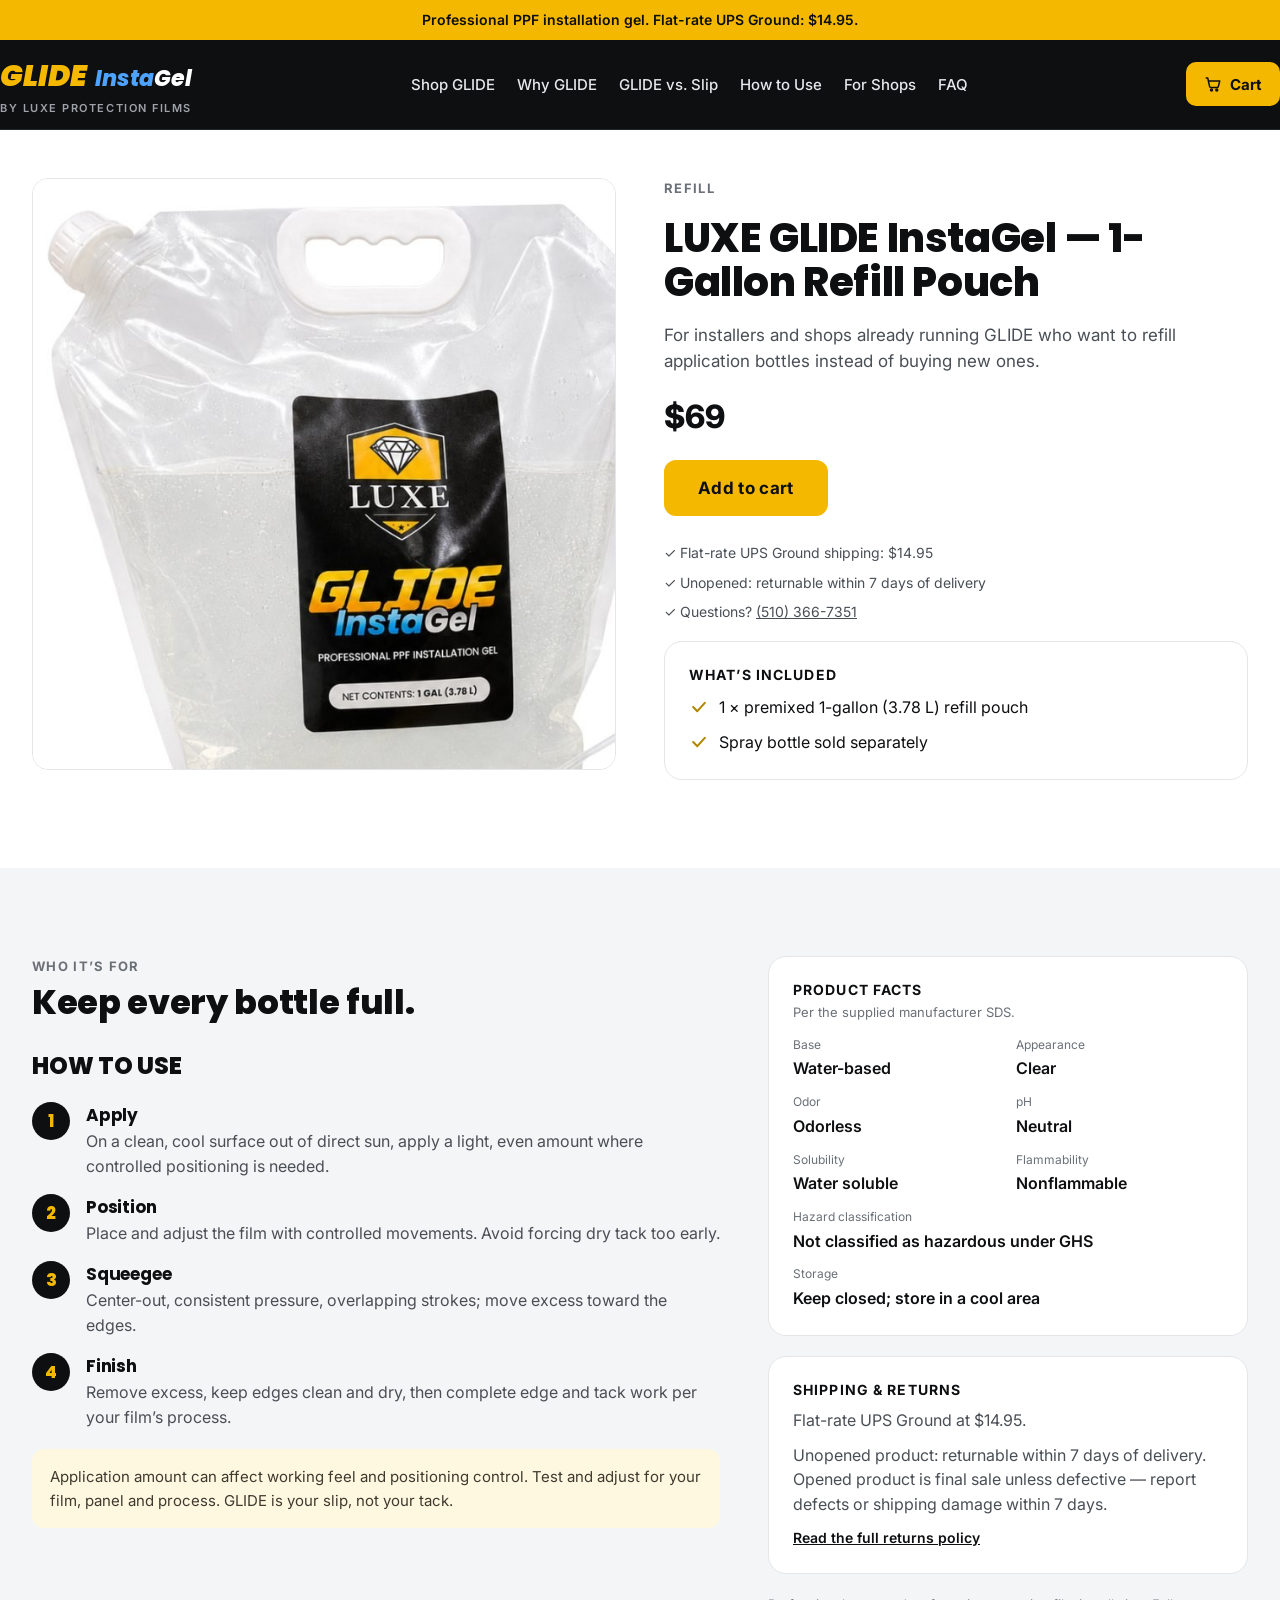
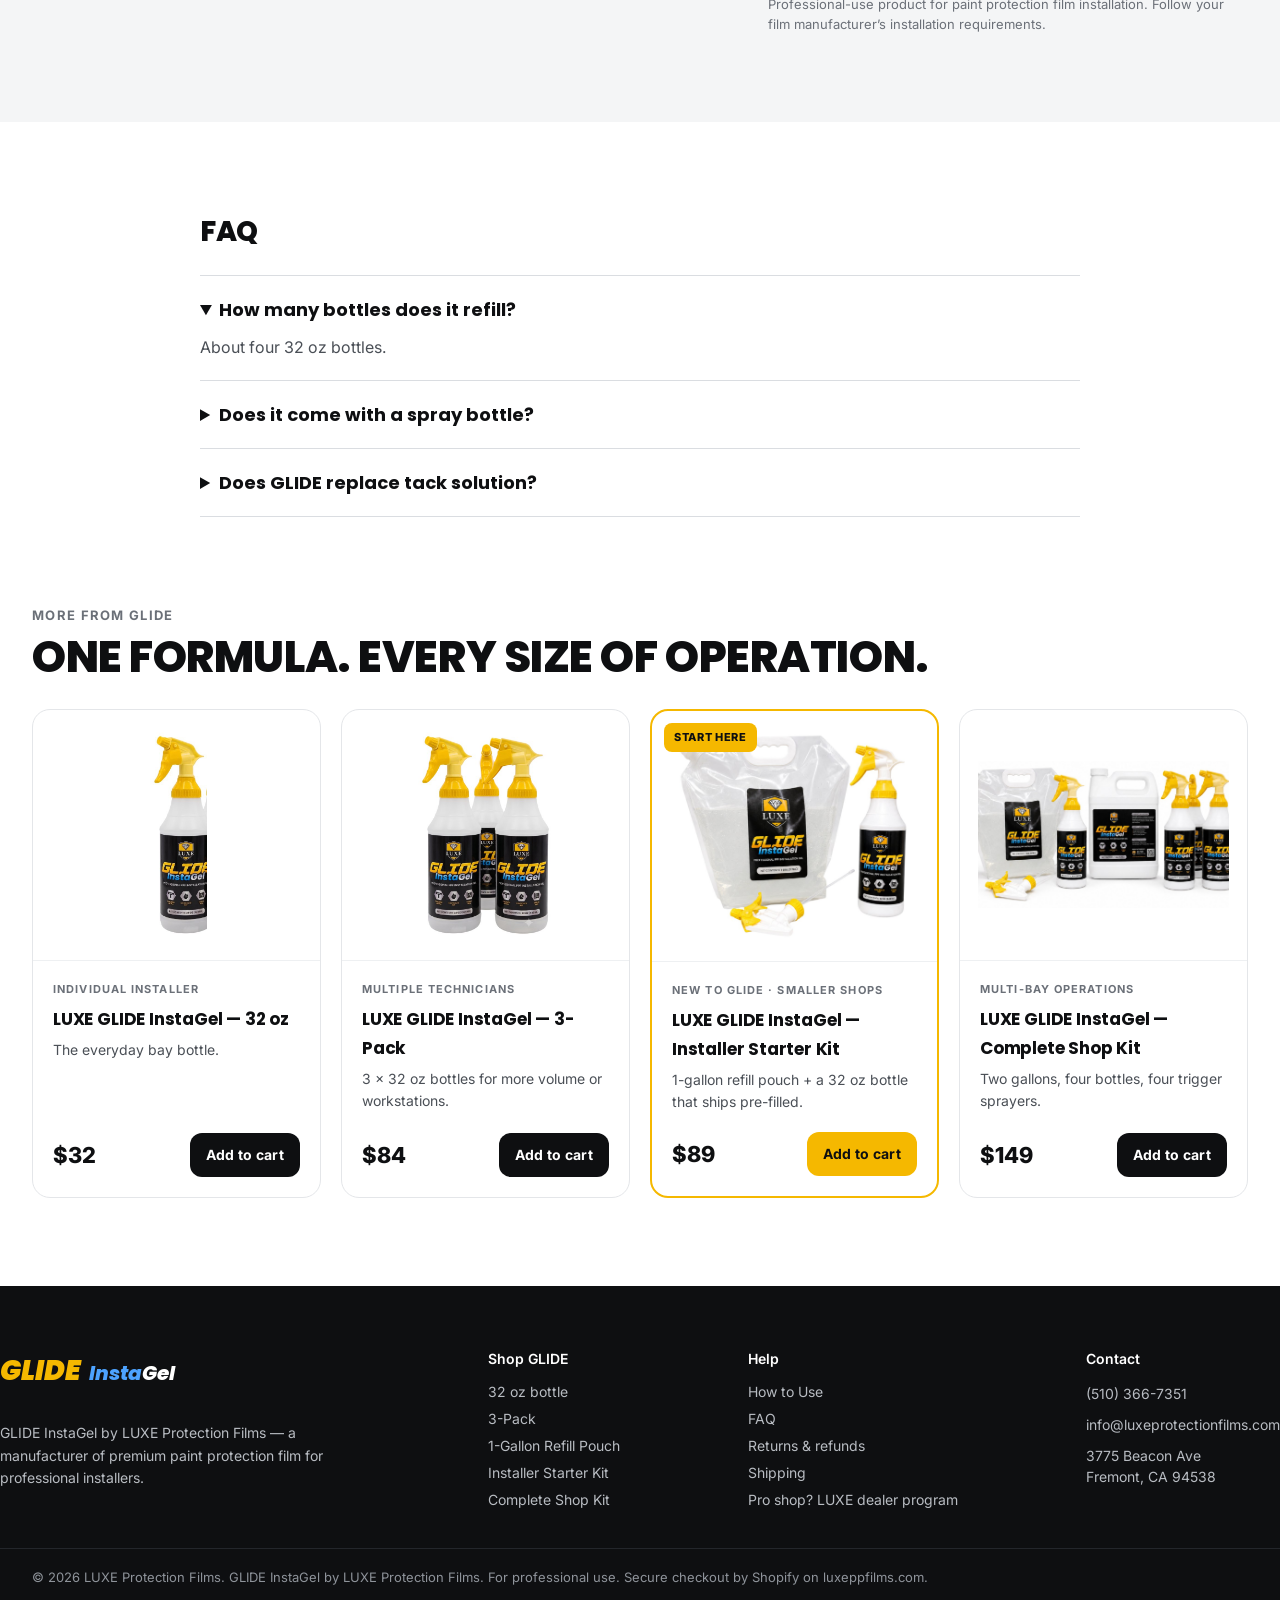
==== products/1-gallon-refill/index.html @ 51972279 "GLIDE InstaGel standalone retail site v1" ====
<!DOCTYPE html>
<html lang="en">
<head>
<meta charset="utf-8">
<meta name="viewport" content="width=device-width, initial-scale=1">
<title>LUXE GLIDE InstaGel — 1-Gallon Refill Pouch | GLIDE InstaGel</title>
<meta name="description" content="1-gallon refill pouch of premixed PPF installation gel — about four 32 oz refills per pouch. $69.">
<link rel="canonical" href="https://glideinstagel.com/products/1-gallon-refill/">
<meta property="og:type" content="website">
<meta property="og:title" content="LUXE GLIDE InstaGel — 1-Gallon Refill Pouch | GLIDE InstaGel">
<meta property="og:description" content="1-gallon refill pouch of premixed PPF installation gel — about four 32 oz refills per pouch. $69.">
<meta property="og:url" content="https://glideinstagel.com/products/1-gallon-refill/">
<meta property="og:image" content="https://glideinstagel.com/img/pouch.jpg">
<meta property="og:site_name" content="GLIDE InstaGel by LUXE Protection Films">
<meta name="twitter:card" content="summary_large_image">
<link rel="icon" type="image/png" href="/img/logo-black.png">
<link rel="preconnect" href="https://fonts.googleapis.com"><link rel="preconnect" href="https://fonts.gstatic.com" crossorigin>
<link href="https://fonts.googleapis.com/css2?family=Inter:wght@400;600;700&family=Poppins:wght@600;700;800&display=swap" rel="stylesheet">
<link rel="stylesheet" href="/styles.css">
</head>
<body>
<div class="glide-announce">Professional PPF installation gel. Flat-rate UPS Ground: $14.95.</div>
<header class="glide-header">
  <div class="g-wrap">
    <a class="glide-logo" href="/" aria-label="GLIDE InstaGel by LUXE Protection Films — home">
      <span class="glide-logo__mark"><span class="glide-logo__glide">GLIDE</span><span class="glide-logo__insta">Insta<span>Gel</span></span></span>
      <span class="glide-logo__by">by LUXE Protection Films</span>
    </a>
    <nav class="glide-nav" aria-label="GLIDE">
      <a href="/#shop">Shop GLIDE</a>
      <a href="/#why">Why GLIDE</a>
      <a href="/#compare">GLIDE vs. Slip</a>
      <a href="/#how">How to Use</a>
      <a href="/#shops">For Shops</a>
      <a href="/#faq">FAQ</a>
    </nav>
    <div class="glide-header__actions">
      <a class="glide-header__cart" href="https://www.luxeppfilms.com/cart">
        <svg aria-hidden="true" width="18" height="18" viewBox="0 0 24 24" fill="none" stroke="#0E0F11" stroke-width="2" stroke-linecap="round" stroke-linejoin="round"><path d="M3 4h2l2.4 11.2a2 2 0 0 0 2 1.6h7.7a2 2 0 0 0 2-1.5L21 8H6"></path><circle cx="10" cy="20" r="1.3"></circle><circle cx="17" cy="20" r="1.3"></circle></svg>
        Cart
      </a>
    </div>
  </div>
</header>
<div class="glide">
  <section class="g-section" style="padding-top:48px">
    <div class="g-wrap" style="display:flex;flex-wrap:wrap;gap:48px;align-items:flex-start">
      <div style="flex:1 1 420px;min-width:0"><img src="/img/pouch.jpg" alt="LUXE GLIDE InstaGel — 1-Gallon Refill Pouch" style="width:100%;border-radius:16px;border:1px solid #E4E6E9" fetchpriority="high"></div>
      <div style="flex:1 1 420px;min-width:0;display:flex;flex-direction:column;gap:18px">
        <p class="g-eyebrow" style="margin:0">Refill</p>
        <h1 style="font-family:Poppins,sans-serif;font-size:clamp(28px,3.4vw,40px);font-weight:800;line-height:1.1;margin:0">LUXE GLIDE InstaGel — 1-Gallon Refill Pouch</h1>
        <p style="color:#4A4F56;font-size:17px">For installers and shops already running GLIDE who want to refill application bottles instead of buying new ones.</p>
        <span class="g-price" style="font-size:32px">$69</span>
        <div><a class="g-btn g-btn--yellow" href="https://www.luxeppfilms.com/cart/add?id=52157148299552&quantity=1&return_to=%2Fcart" rel="nofollow" style="min-height:56px;padding:0 34px;font-size:17px">Add to cart</a></div>
        <ul style="list-style:none;margin:8px 0 0;padding:0;display:flex;flex-direction:column;gap:8px;font-size:14px;color:#4A4F56">
          <li>✓ Flat-rate UPS Ground shipping: $14.95</li>
          <li>✓ Unopened: returnable within 7 days of delivery</li>
          <li>✓ Questions? <a href="tel:+15103667351">(510) 366-7351</a></li>
        </ul>
        <div class="g-box">
          <h2>What&rsquo;s included</h2>
          <ul class="g-incl"><li><svg aria-hidden="true" width="20" height="20" viewBox="0 0 24 24" fill="none" stroke="#B38600" stroke-width="2.5" stroke-linecap="round" stroke-linejoin="round" style="flex:0 0 20px;margin-top:2px"><path d="M5 12l5 5 9-10"/></svg><span>1 × premixed 1-gallon (3.78 L) refill pouch</span></li>
<li><svg aria-hidden="true" width="20" height="20" viewBox="0 0 24 24" fill="none" stroke="#B38600" stroke-width="2.5" stroke-linecap="round" stroke-linejoin="round" style="flex:0 0 20px;margin-top:2px"><path d="M5 12l5 5 9-10"/></svg><span>Spray bottle sold separately</span></li></ul>
        </div>
      </div>
    </div>
  </section>

  <section class="g-soft g-section">
    <div class="g-wrap" style="display:flex;flex-wrap:wrap;gap:48px;align-items:flex-start">
      <div style="flex:1.3 1 480px;min-width:0">
        <p class="g-eyebrow">Who it&rsquo;s for</p>
        <h2 style="font-size:clamp(26px,3vw,34px);font-weight:800;line-height:1.1;margin-bottom:26px">Keep every bottle full.</h2>
        <h2 style="font-size:24px;font-weight:800;text-transform:uppercase;margin-bottom:18px">How to use</h2>
        <ol style="list-style:none;margin:0;padding:0;display:flex;flex-direction:column;gap:16px">
          <li style="display:flex;gap:16px;align-items:flex-start"><span class="g-num" style="width:38px;height:38px;flex-basis:38px">1</span><div><h3 style="font-size:17px">Apply</h3><p style="color:#4A4F56">On a clean, cool surface out of direct sun, apply a light, even amount where controlled positioning is needed.</p></div></li>
          <li style="display:flex;gap:16px;align-items:flex-start"><span class="g-num" style="width:38px;height:38px;flex-basis:38px">2</span><div><h3 style="font-size:17px">Position</h3><p style="color:#4A4F56">Place and adjust the film with controlled movements. Avoid forcing dry tack too early.</p></div></li>
          <li style="display:flex;gap:16px;align-items:flex-start"><span class="g-num" style="width:38px;height:38px;flex-basis:38px">3</span><div><h3 style="font-size:17px">Squeegee</h3><p style="color:#4A4F56">Center-out, consistent pressure, overlapping strokes; move excess toward the edges.</p></div></li>
          <li style="display:flex;gap:16px;align-items:flex-start"><span class="g-num" style="width:38px;height:38px;flex-basis:38px">4</span><div><h3 style="font-size:17px">Finish</h3><p style="color:#4A4F56">Remove excess, keep edges clean and dry, then complete edge and tack work per your film&rsquo;s process.</p></div></li>
        </ol>
        <p class="g-note g-note--y" style="margin-top:20px">Application amount can affect working feel and positioning control. Test and adjust for your film, panel and process. GLIDE is your slip, not your tack.</p>
      </div>
      <div style="flex:1 1 320px;min-width:0;display:flex;flex-direction:column;gap:20px">
        <div class="g-box">
          <h2 style="margin-bottom:4px">Product facts</h2>
          <p style="font-size:13px;color:#6B7078;margin-bottom:14px">Per the supplied manufacturer SDS.</p>
          <dl class="g-dl">
            <div><dt>Base</dt><dd>Water-based</dd></div>
            <div><dt>Appearance</dt><dd>Clear</dd></div>
            <div><dt>Odor</dt><dd>Odorless</dd></div>
            <div><dt>pH</dt><dd>Neutral</dd></div>
            <div><dt>Solubility</dt><dd>Water soluble</dd></div>
            <div><dt>Flammability</dt><dd>Nonflammable</dd></div>
            <div class="g-span2"><dt>Hazard classification</dt><dd>Not classified as hazardous under GHS</dd></div>
            <div class="g-span2"><dt>Storage</dt><dd>Keep closed; store in a cool area</dd></div>
          </dl>
        </div>
        <div class="g-box" style="display:flex;flex-direction:column;gap:10px">
          <h2 style="margin:0">Shipping &amp; returns</h2>
          <p style="color:#4A4F56">Flat-rate UPS Ground at $14.95.</p>
          <p style="color:#4A4F56">Unopened product: returnable within 7 days of delivery. Opened product is final sale unless defective — report defects or shipping damage within 7 days.</p>
          <a href="https://www.luxeppfilms.com/policies/refund-policy" style="font-weight:600;font-size:14px">Read the full returns policy</a>
        </div>
        <p style="font-size:13px;color:#6B7078">Professional-use product for paint protection film installation. Follow your film manufacturer&rsquo;s installation requirements.</p>
      </div>
    </div>
  </section>

  <section class="g-section" style="padding-bottom:0">
    <div class="g-wrap"><div class="g-faq">
      <h2 style="font-size:28px;font-weight:800;text-transform:uppercase;margin-bottom:22px">FAQ</h2>
      <div style="border-top:1px solid #DADDE1"><details open><summary>How many bottles does it refill?</summary><p>About four 32 oz bottles.</p></details>
<details><summary>Does it come with a spray bottle?</summary><p>No. Pair it with the 32 oz bottle, or get both together in the Installer Starter Kit.</p></details>
<details><summary>Does GLIDE replace tack solution?</summary><p>No. Tack requirements depend on the film, the panel and your workflow. Keep using your preferred tack solution where you need it.</p></details></div>
    </div></div>
  </section>

  <section class="g-section">
    <div class="g-wrap">
      <p class="g-eyebrow">More from GLIDE</p>
      <h2 class="g-h2" style="margin-bottom:28px">One formula. Every size of operation.</h2>
      <div class="g-products"><article class="g-prod">
      
      <a class="g-prod__img" href="/products/32-oz/" tabindex="-1" aria-hidden="true"><img src="/img/single.jpg" alt="" loading="lazy"></a>
      <div class="g-prod__body">
        <p class="g-prod__for">Individual installer</p>
        <h3><a class="g-prod__name" href="/products/32-oz/">LUXE GLIDE InstaGel — 32 oz</a></h3>
        <p class="g-prod__desc">The everyday bay bottle.</p>
        <div class="g-prod__buy">
          <span class="g-price">$32</span>
          <a class="g-btn g-btn--sm g-btn--dark" href="https://www.luxeppfilms.com/cart/add?id=51514864402720&quantity=1&return_to=%2Fcart" rel="nofollow">Add to cart</a>
        </div>
      </div>
    </article>
<article class="g-prod">
      
      <a class="g-prod__img" href="/products/3-pack/" tabindex="-1" aria-hidden="true"><img src="/img/trio.jpg" alt="" loading="lazy"></a>
      <div class="g-prod__body">
        <p class="g-prod__for">Multiple technicians</p>
        <h3><a class="g-prod__name" href="/products/3-pack/">LUXE GLIDE InstaGel — 3-Pack</a></h3>
        <p class="g-prod__desc">3 × 32 oz bottles for more volume or workstations.</p>
        <div class="g-prod__buy">
          <span class="g-price">$84</span>
          <a class="g-btn g-btn--sm g-btn--dark" href="https://www.luxeppfilms.com/cart/add?id=52157142073632&quantity=1&return_to=%2Fcart" rel="nofollow">Add to cart</a>
        </div>
      </div>
    </article>
<article class="g-prod g-prod--hl">
      <span class="g-prod__tag">START HERE</span>
      <a class="g-prod__img" href="/products/installer-starter-kit/" tabindex="-1" aria-hidden="true"><img src="/img/refill1.jpg" alt="" loading="lazy"></a>
      <div class="g-prod__body">
        <p class="g-prod__for">New to GLIDE · smaller shops</p>
        <h3><a class="g-prod__name" href="/products/installer-starter-kit/">LUXE GLIDE InstaGel — Installer Starter Kit</a></h3>
        <p class="g-prod__desc">1-gallon refill pouch + a 32 oz bottle that ships pre-filled.</p>
        <div class="g-prod__buy">
          <span class="g-price">$89</span>
          <a class="g-btn g-btn--sm g-btn--yellow" href="https://www.luxeppfilms.com/cart/add?id=52157162651936&quantity=1&return_to=%2Fcart" rel="nofollow">Add to cart</a>
        </div>
      </div>
    </article>
<article class="g-prod">
      
      <a class="g-prod__img" href="/products/complete-shop-kit/" tabindex="-1" aria-hidden="true"><img src="/img/collection.jpg" alt="" loading="lazy"></a>
      <div class="g-prod__body">
        <p class="g-prod__for">Multi-bay operations</p>
        <h3><a class="g-prod__name" href="/products/complete-shop-kit/">LUXE GLIDE InstaGel — Complete Shop Kit</a></h3>
        <p class="g-prod__desc">Two gallons, four bottles, four trigger sprayers.</p>
        <div class="g-prod__buy">
          <span class="g-price">$149</span>
          <a class="g-btn g-btn--sm g-btn--dark" href="https://www.luxeppfilms.com/cart/add?id=52157170811168&quantity=1&return_to=%2Fcart" rel="nofollow">Add to cart</a>
        </div>
      </div>
    </article></div>
    </div>
  </section>
</div>
<script type="application/ld+json">{"@context": "https://schema.org", "@type": "Product", "name": "LUXE GLIDE InstaGel \u2014 1-Gallon Refill Pouch", "image": "https://glideinstagel.com/img/pouch.jpg", "description": "1-gallon refill pouch of premixed PPF installation gel \u2014 about four 32 oz refills per pouch. $69.", "brand": {"@type": "Brand", "name": "LUXE Protection Films"}, "offers": {"@type": "Offer", "url": "https://glideinstagel.com/products/1-gallon-refill/", "priceCurrency": "USD", "price": "69", "availability": "https://schema.org/InStock"}}</script>
<script type="application/ld+json">{"@context": "https://schema.org", "@type": "FAQPage", "mainEntity": [{"@type": "Question", "name": "How many bottles does it refill?", "acceptedAnswer": {"@type": "Answer", "text": "About four 32 oz bottles."}}, {"@type": "Question", "name": "Does it come with a spray bottle?", "acceptedAnswer": {"@type": "Answer", "text": "No. Pair it with the 32 oz bottle, or get both together in the Installer Starter Kit."}}, {"@type": "Question", "name": "Does GLIDE replace tack solution?", "acceptedAnswer": {"@type": "Answer", "text": "No. Tack requirements depend on the film, the panel and your workflow. Keep using your preferred tack solution where you need it."}}]}</script>

<footer class="glide-footer">
  <div class="g-wrap">
    <div class="glide-footer__brand">
      <span class="glide-logo__mark"><span class="glide-logo__glide" style="font-size:28px">GLIDE</span><span class="glide-logo__insta" style="font-size:20px">Insta<span>Gel</span></span></span>
      <p>GLIDE InstaGel by LUXE Protection Films — a manufacturer of premium paint protection film for professional installers.</p>
    </div>
    <nav class="glide-footer__col" aria-label="Shop GLIDE">
      <h3>Shop GLIDE</h3>
      <a href="/products/32-oz/">32 oz bottle</a><a href="/products/3-pack/">3-Pack</a><a href="/products/1-gallon-refill/">1-Gallon Refill Pouch</a><a href="/products/installer-starter-kit/">Installer Starter Kit</a><a href="/products/complete-shop-kit/">Complete Shop Kit</a>
    </nav>
    <nav class="glide-footer__col" aria-label="Help">
      <h3>Help</h3>
      <a href="/#how">How to Use</a>
      <a href="/#faq">FAQ</a>
      <a href="https://www.luxeppfilms.com/policies/refund-policy">Returns &amp; refunds</a>
      <a href="https://www.luxeppfilms.com/policies/shipping-policy">Shipping</a>
      <a href="https://www.luxeppfilms.com/pages/become-a-dealer">Pro shop? LUXE dealer program</a>
    </nav>
    <div class="glide-footer__col" style="line-height:1.5">
      <h3>Contact</h3>
      <a href="tel:+15103667351">(510) 366-7351</a>
      <a href="mailto:info@luxeprotectionfilms.com">info@luxeprotectionfilms.com</a>
      <span>3775 Beacon Ave<br>Fremont, CA 94538</span>
    </div>
  </div>
  <div class="glide-footer__base">© 2026 LUXE Protection Films. GLIDE InstaGel by LUXE Protection Films. For professional use. Secure checkout by Shopify on luxeppfilms.com.</div>
</footer>
</body>
</html>
---- styles.css ----
*{box-sizing:border-box}html{scroll-behavior:smooth}body{margin:0;font-family:Inter,system-ui,sans-serif}
img{max-width:100%;height:auto;display:block}a{color:inherit}
.g-prod__img img,.g-kit__img img{width:100%}
/* GLIDE InstaGel by LUXE Protection Films — scoped styles */
/* On GLIDE templates, hide the LUXE header, footer and popups */
.template-page-glide-home .shopify-section-group-header-group,.template-page-glide-home .shopify-section-group-footer-group,.template-page-glide-home .shopify-section-group-popup-group,
.template-product-glide .shopify-section-group-header-group,.template-product-glide .shopify-section-group-footer-group,.template-product-glide .shopify-section-group-popup-group{display:none!important}
.template-page-glide-home main#MainContent,.template-product-glide main#MainContent{background:#fff}
.glide{--g-ink:#0E0F11;--g-yellow:#F5B800;--g-blue:#4DA3FF;--g-grey:#4A4F56;--g-muted:#6B7078;--g-line:#E4E6E9;--g-soft:#F4F5F6;font-family:Inter,system-ui,sans-serif;color:var(--g-ink);font-size:16px;line-height:1.55;letter-spacing:normal}
.glide *,.glide *::before,.glide *::after{box-sizing:border-box}
.glide h1,.glide h2,.glide h3{font-family:Poppins,sans-serif;color:inherit;margin:0;letter-spacing:-.01em}
.glide p{margin:0}
.glide a{color:inherit}
.glide .g-wrap{max-width:1280px;margin:0 auto;padding-left:32px;padding-right:32px}
@media (max-width:749px){.glide .g-wrap{padding-left:20px;padding-right:20px}}
.glide .g-dark{background:var(--g-ink);color:#fff}
.glide .g-soft{background:var(--g-soft)}
.glide .g-eyebrow{font-size:13px;font-weight:700;letter-spacing:.1em;text-transform:uppercase;color:var(--g-muted);margin-bottom:8px}
.glide .g-dark .g-eyebrow{color:#9EA3AA}
.glide .g-h2{font-size:clamp(30px,4vw,44px);font-weight:800;line-height:1.08;text-transform:uppercase}
.glide .g-yellow{color:var(--g-yellow)}
.glide .g-btn{display:inline-flex;align-items:center;justify-content:center;gap:8px;min-height:52px;padding:0 26px;border-radius:12px;font-weight:700;font-size:16px;letter-spacing:.02em;text-decoration:none;border:0;cursor:pointer;font-family:Inter,sans-serif}
.glide .g-btn--yellow{background:var(--g-yellow);color:var(--g-ink)}
.glide .g-btn--dark{background:var(--g-ink);color:#fff}
.glide .g-btn--ghost{border:1.5px solid #4A4F56;color:#fff;background:transparent}
.glide .g-btn--sm{min-height:44px;padding:0 16px;font-size:14px}
.glide .g-btn:hover{filter:brightness(.95)}
/* Announcement + header */
.glide-announce{background:#F5B800;color:#0E0F11;text-align:center;padding:10px 20px;font:600 14px/1.4 Inter,sans-serif}
.glide-header{background:#0E0F11;border-bottom:1px solid #23262B;font-family:Inter,sans-serif}
.glide-header .g-wrap{display:flex;flex-wrap:wrap;align-items:center;justify-content:space-between;gap:14px;padding-top:14px;padding-bottom:14px}
.glide-logo{display:flex;flex-direction:column;gap:2px;text-decoration:none}
.glide-logo__mark{display:flex;align-items:baseline;gap:8px;line-height:1}
.glide-logo__glide{font:italic 900 30px Poppins,sans-serif;color:#F5B800}
.glide-logo__insta{font:italic 800 22px Poppins,sans-serif;color:#4DA3FF}
.glide-logo__insta span{color:#fff}
.glide-logo__by{font-size:11px;font-weight:600;letter-spacing:.14em;text-transform:uppercase;color:#9EA3AA}
.glide-nav{display:flex;flex-wrap:wrap;gap:6px 22px}
.glide-nav a{color:#E6E8EB;text-decoration:none;font-size:15px;font-weight:500}
.glide-nav a:hover{color:#F5B800}
.glide-header__actions{display:flex;gap:10px;align-items:center}
.glide-header__dealer{min-height:44px;padding:0 14px;border-radius:10px;border:1px solid #3A3E44;color:#E6E8EB;text-decoration:none;font-weight:600;font-size:14px;display:inline-flex;align-items:center}
.glide-header__cart{min-height:44px;padding:0 18px;border-radius:10px;background:#F5B800;color:#0E0F11;text-decoration:none;font-weight:700;font-size:15px;display:inline-flex;align-items:center;gap:8px}
@media (max-width:989px){.glide-nav{order:3;width:100%;overflow-x:auto;flex-wrap:nowrap;padding-bottom:4px}.glide-nav a{white-space:nowrap}}
/* Hero */
.glide .g-hero .g-wrap{display:flex;flex-wrap:wrap;gap:56px;align-items:center;padding-top:72px;padding-bottom:80px}
.glide .g-hero__copy{flex:1 1 460px;min-width:0;display:flex;flex-direction:column;gap:22px}
.glide .g-pill{align-self:flex-start;padding:8px 14px;border:1px solid #3A3E44;border-radius:999px;font-size:13px;font-weight:600;letter-spacing:.08em;text-transform:uppercase;color:#C9CDD2}
.glide .g-hero h1{font-size:clamp(46px,6.4vw,84px);font-weight:800;line-height:1;letter-spacing:-.02em;text-transform:uppercase}
.glide .g-hero__sub{font-size:19px;color:#C9CDD2;max-width:540px}
.glide .g-hero__ctas{display:flex;flex-wrap:wrap;gap:14px}
.glide .g-hero__dealer{color:#F5B800;font-weight:600;text-underline-offset:4px;align-self:flex-start}
.glide .g-ticks{list-style:none;margin:0;padding:0;display:flex;flex-wrap:wrap;gap:10px 24px;font-size:14px;color:#B8BCC2}
.glide .g-ticks li{display:flex;align-items:center;gap:8px}
.glide .g-hero__media{flex:1 1 420px;min-width:0;position:relative}
.glide .g-hero__media img{width:100%;height:600px;object-fit:cover;border-radius:20px;display:block}
@media (max-width:749px){.glide .g-hero__media img{height:420px}}
.glide .g-badge{position:absolute;left:18px;bottom:18px;background:rgba(14,15,17,.9);border:1px solid #33373D;border-radius:14px;padding:12px 16px;font-size:13px;color:#C9CDD2;line-height:1.35}
/* Cards & grids */
.glide .g-grid{display:grid;grid-template-columns:repeat(auto-fit,minmax(240px,1fr));gap:22px}
.glide .g-card{border:1px solid var(--g-line);border-radius:18px;padding:30px;display:flex;flex-direction:column;gap:12px;background:#fff}
.glide .g-card h3{font-size:21px;font-weight:700;text-transform:uppercase}
.glide .g-card p{color:var(--g-grey)}
.glide .g-icon{width:52px;height:52px;border-radius:14px;background:var(--g-ink);display:flex;align-items:center;justify-content:center}
.glide .g-section{padding-top:88px;padding-bottom:88px}
.glide .g-section--tight{padding-top:56px;padding-bottom:56px}
.glide .g-sechead{display:flex;flex-wrap:wrap;justify-content:space-between;align-items:flex-end;gap:16px;margin-bottom:34px}
.glide .g-sechead p.g-lead{max-width:420px;color:var(--g-grey)}
/* Product cards */
.glide .g-products{display:grid;grid-template-columns:repeat(auto-fit,minmax(220px,1fr));gap:20px}
.glide .g-prod{border:1px solid var(--g-line);border-radius:18px;overflow:hidden;display:flex;flex-direction:column;position:relative;background:#fff}
.glide .g-prod--hl{border:2px solid var(--g-yellow)}
.glide .g-prod__tag{position:absolute;top:12px;left:12px;background:var(--g-yellow);font-size:11px;font-weight:800;letter-spacing:.06em;padding:6px 10px;border-radius:8px}
.glide .g-prod__img{height:250px;display:flex;align-items:center;justify-content:center;padding:18px}
.glide .g-prod__img img{max-width:100%;max-height:100%;object-fit:contain}
.glide .g-prod__body{padding:20px;border-top:1px solid #EEF0F2;display:flex;flex-direction:column;gap:6px;flex-grow:1}
.glide .g-prod__for{font-size:11px;font-weight:700;letter-spacing:.1em;text-transform:uppercase;color:var(--g-muted)}
.glide .g-prod__name{font:700 17px/1.25 Poppins,sans-serif;text-decoration:none;color:var(--g-ink)}
.glide .g-prod__desc{font-size:14px;color:var(--g-grey)}
.glide .g-prod__buy{display:flex;justify-content:space-between;align-items:center;gap:10px;margin-top:auto;padding-top:14px}
.glide .g-prod__buy form{margin:0}
.glide .g-price{font-size:22px;font-weight:800}
.glide .g-kit{margin-top:24px;border-radius:22px;display:flex;flex-wrap:wrap;align-items:center;gap:32px;padding:32px}
.glide .g-kit__img{flex:1.4 1 460px;min-width:0;background:#fff;border-radius:16px;padding:16px}
.glide .g-kit__img img{width:100%;display:block}
.glide .g-kit__copy{flex:1 1 300px;min-width:0;display:flex;flex-direction:column;gap:14px}
.glide .g-kit__copy ul{margin:0;padding-left:20px;color:#C9CDD2;line-height:1.7}
/* Compare table */
.glide .g-table-wrap{overflow-x:auto;border:1px solid #2A2D32;border-radius:18px}
.glide .g-table{width:100%;min-width:620px;border-collapse:collapse;font-size:16px;margin:0}
.glide .g-table th,.glide .g-table td{text-align:left;padding:18px 24px;border:0;border-top:1px solid #2A2D32;color:#fff;background:transparent}
.glide .g-table thead th{background:#17191C;border-top:0}
.glide .g-table td.g-muted-cell{color:#B8BCC2}
/* Steps */
.glide .g-steps{list-style:none;margin:0;padding:0;display:grid;grid-template-columns:repeat(auto-fit,minmax(230px,1fr));gap:20px}
.glide .g-steps li{background:var(--g-soft);border-radius:18px;padding:28px;display:flex;flex-direction:column;gap:12px}
.glide .g-num{width:44px;height:44px;border-radius:50%;background:var(--g-ink);color:var(--g-yellow);font:800 17px Poppins,sans-serif;display:flex;align-items:center;justify-content:center;flex:0 0 44px}
.glide .g-note{padding:16px 18px;border-radius:12px;font-size:15px;flex:1 1 360px}
.glide .g-note--y{background:#FFF8E1;color:#3D3A2E}
.glide .g-note--g{background:var(--g-soft);color:#3A3E44}
/* Split */
.glide .g-split{display:flex;flex-wrap:wrap;gap:56px;align-items:center}
.glide .g-split>*{flex:1 1 420px;min-width:0}
.glide .g-split img{width:100%;border-radius:18px;display:block;background:#fff}
.glide .g-chips{list-style:none;margin:0;padding:0;display:grid;grid-template-columns:repeat(auto-fit,minmax(190px,1fr));gap:12px}
.glide .g-chips li{background:#fff;border-radius:12px;padding:16px;font-weight:600;font-size:15px}
.glide .g-facts{list-style:none;margin:0;padding:0;display:grid;grid-template-columns:repeat(auto-fit,minmax(170px,1fr));gap:14px}
.glide .g-facts li{border:1px solid var(--g-line);border-radius:14px;padding:18px;font-weight:600}
.glide .g-res{display:grid;grid-template-columns:repeat(auto-fit,minmax(220px,1fr));gap:14px}
.glide .g-res a{background:var(--g-ink);color:#fff;text-decoration:none;border-radius:14px;padding:22px;display:flex;flex-direction:column;gap:6px}
.glide .g-res a span{font-size:13px;color:#B8BCC2}
.glide .g-band{background:var(--g-yellow)}
.glide .g-band .g-wrap{display:flex;flex-wrap:wrap;align-items:center;justify-content:space-between;gap:24px;padding-top:56px;padding-bottom:56px}
/* FAQ */
.glide .g-faq{max-width:880px;margin:0 auto}
.glide .g-faq details{border-bottom:1px solid #DADDE1;padding:20px 0}
.glide .g-faq summary{cursor:pointer;font:700 18px Poppins,sans-serif}
.glide .g-faq details p{margin-top:12px;color:var(--g-grey)}
/* Footer */
.glide-footer{background:#0E0F11;color:#B8BCC2;font-family:Inter,sans-serif;font-size:14px}
.glide-footer .g-wrap{display:flex;flex-wrap:wrap;gap:40px;justify-content:space-between;padding-top:64px;padding-bottom:40px}
.glide-footer a{color:#B8BCC2;text-decoration:none}
.glide-footer a:hover{color:#F5B800}
.glide-footer h3{color:#fff;font:600 14px Inter,sans-serif;margin:0 0 6px}
.glide-footer__col{display:flex;flex-direction:column;gap:10px}
.glide-footer__brand{flex:1 1 300px;max-width:360px;display:flex;flex-direction:column;gap:16px;line-height:1.6}
.glide-footer__luxe{align-self:flex-start;background:#fff;border-radius:10px;padding:8px 12px}
.glide-footer__luxe img{height:34px;width:auto;display:block}
.glide-footer__base{border-top:1px solid #23262B;padding:20px 32px 32px;max-width:1280px;margin:0 auto;font-size:13px;color:#8E939A}
/* Product page details */
.glide .g-incl{list-style:none;margin:0;padding:0;display:flex;flex-direction:column;gap:10px}
.glide .g-incl li{display:flex;gap:10px;align-items:flex-start}
.glide .g-box{border:1px solid var(--g-line);border-radius:18px;padding:24px;background:#fff}
.glide .g-box h2{font:700 14px Inter,sans-serif;letter-spacing:.08em;text-transform:uppercase;margin-bottom:12px}
.glide .g-dl{margin:0;display:grid;grid-template-columns:repeat(2,minmax(0,1fr));gap:12px 16px}
.glide .g-dl dt{font-size:12px;color:var(--g-muted)}
.glide .g-dl dd{margin:2px 0 0;font-weight:600}
.glide .g-dl .g-span2{grid-column:1/-1}
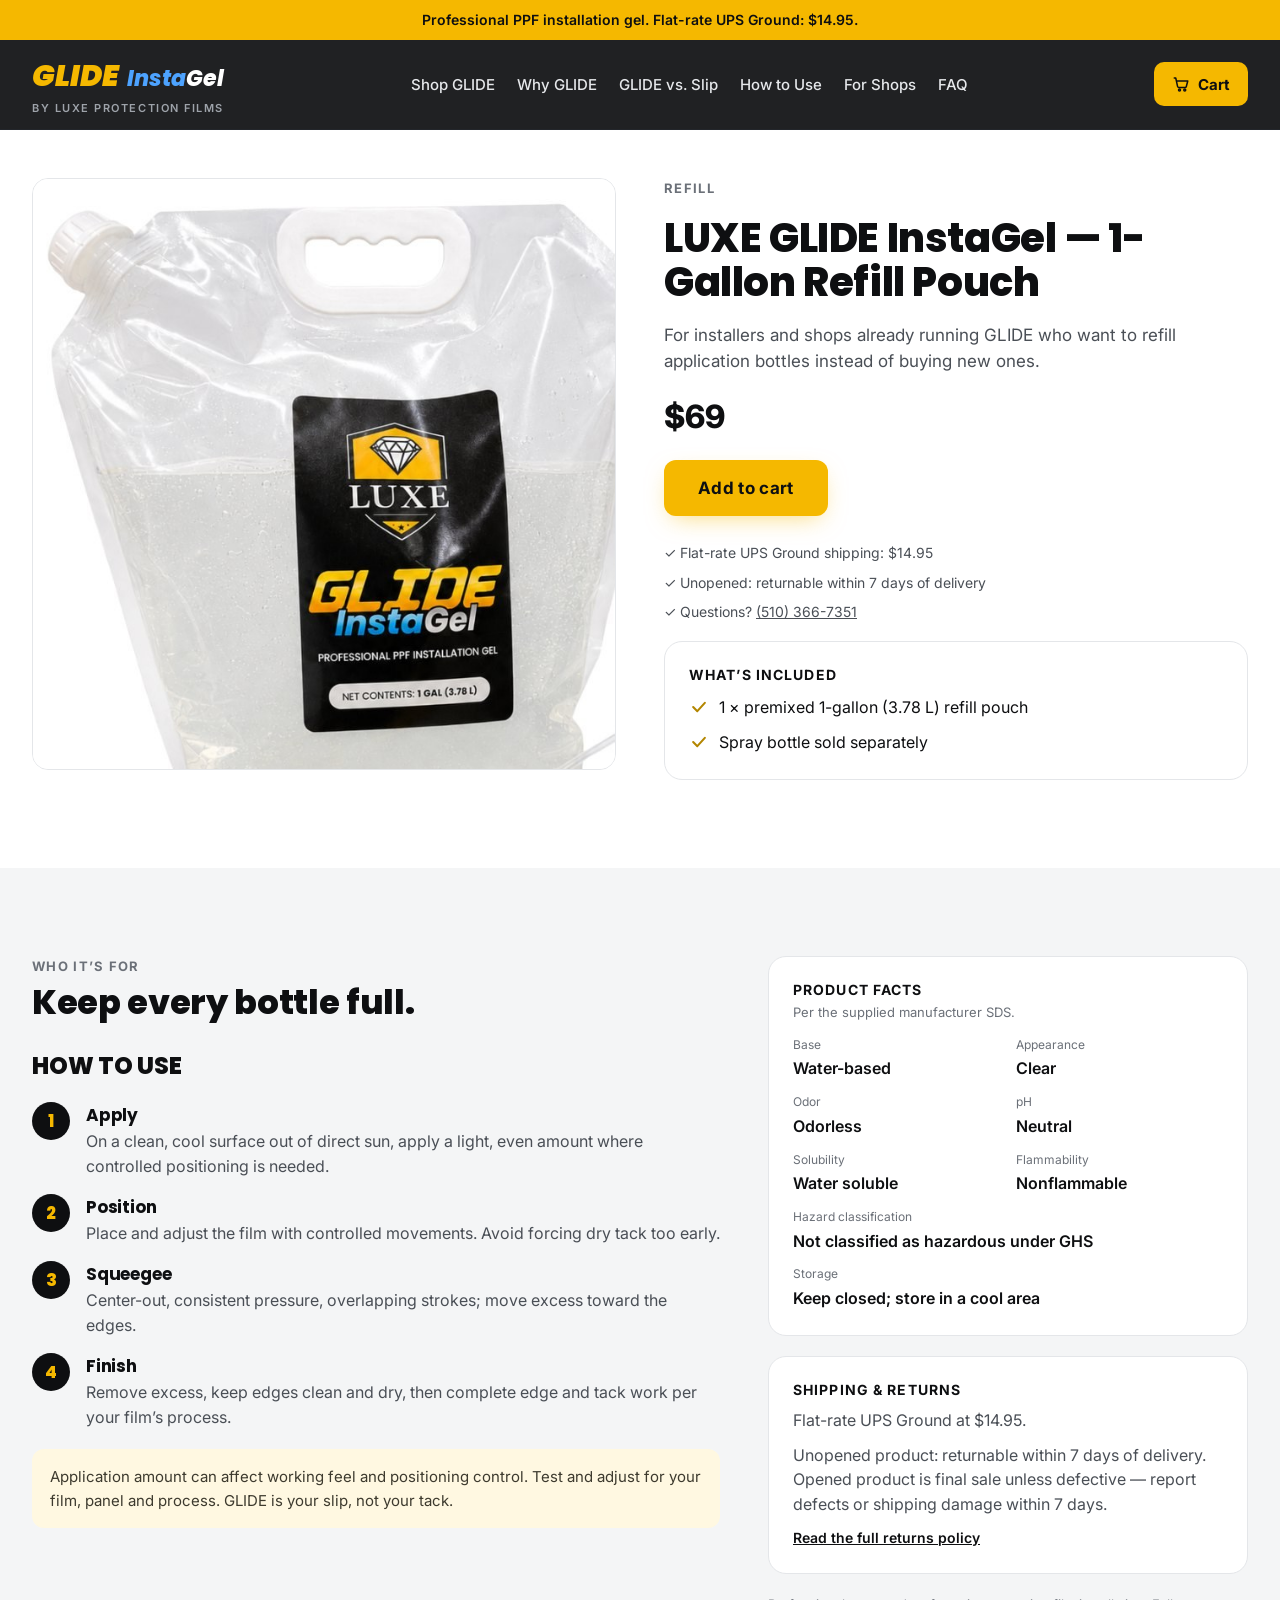
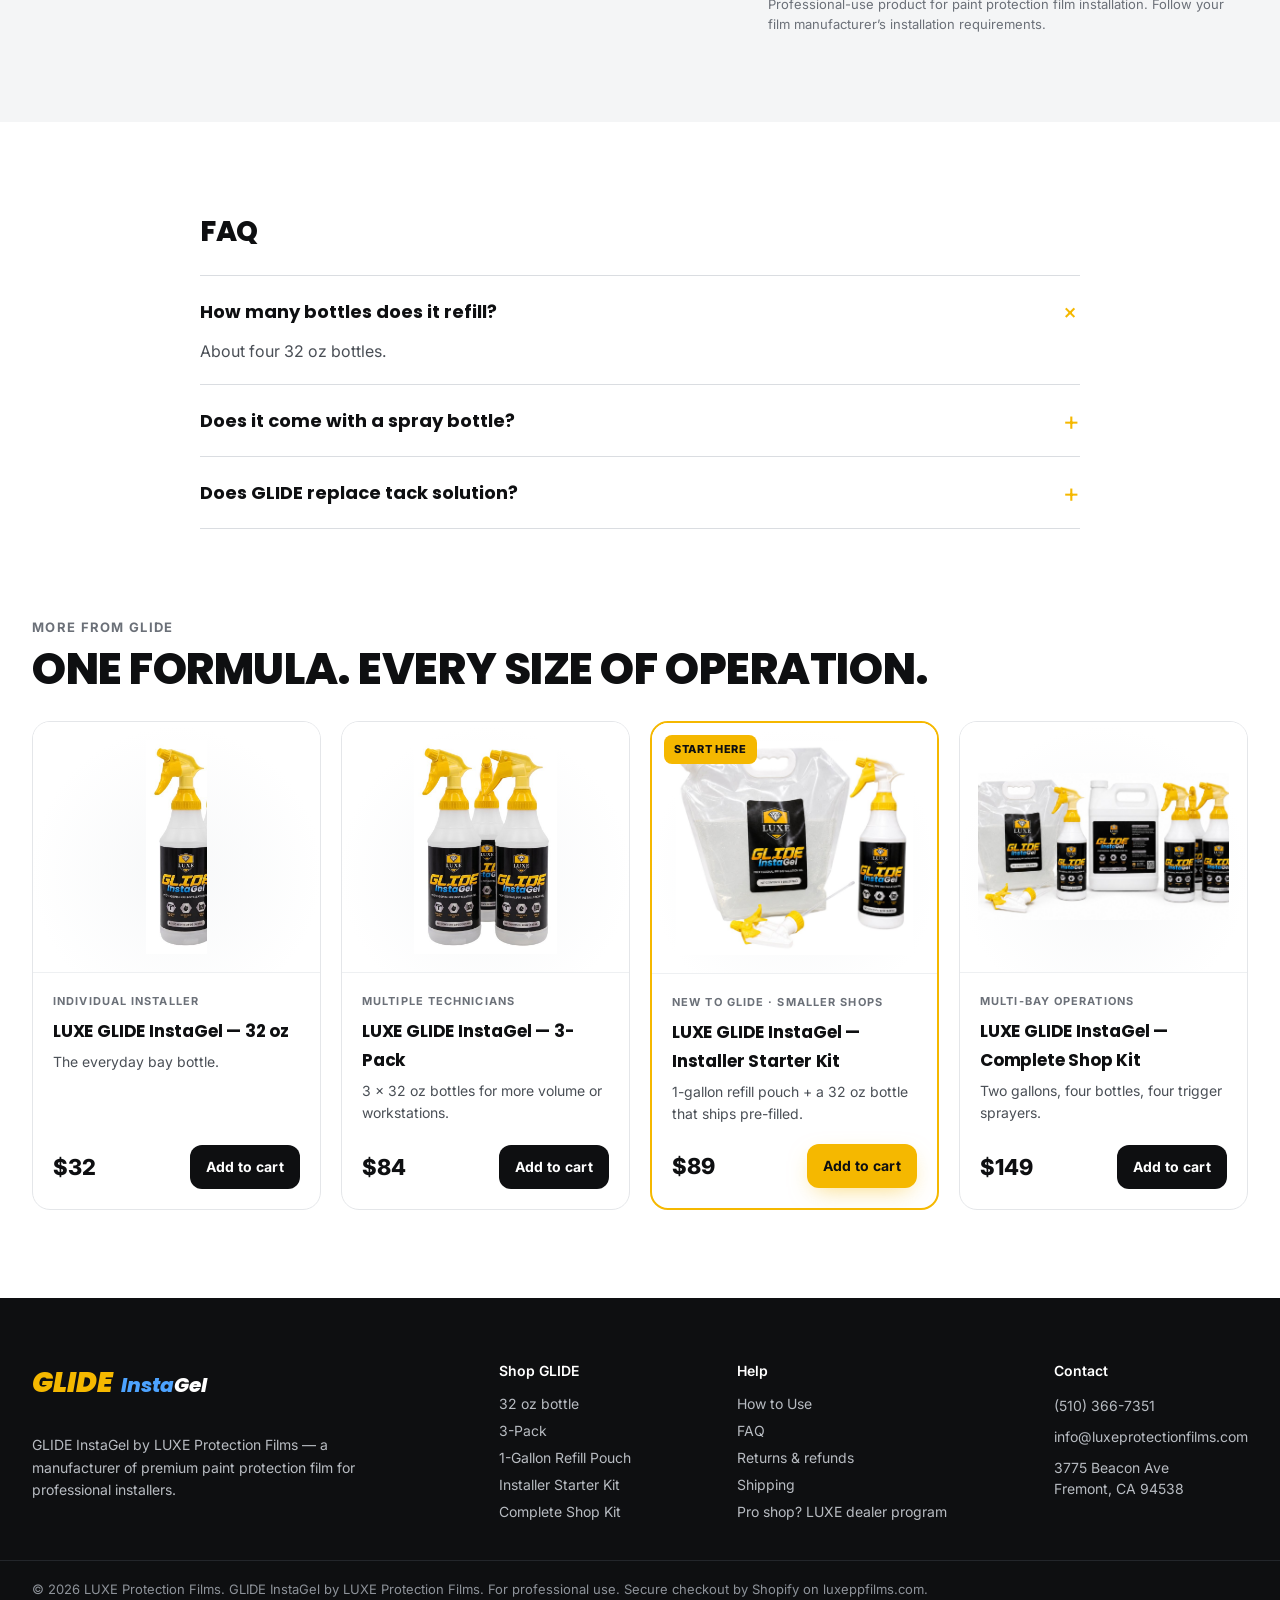
==== commit 3e227f6f: "commit commit" ====
--- a/products/1-gallon-refill/index.html
+++ b/products/1-gallon-refill/index.html
@@ -16,7 +16,7 @@
 <link rel="icon" type="image/png" href="/img/logo-black.png">
 <link rel="preconnect" href="https://fonts.googleapis.com"><link rel="preconnect" href="https://fonts.gstatic.com" crossorigin>
 <link href="https://fonts.googleapis.com/css2?family=Inter:wght@400;600;700&family=Poppins:wght@600;700;800&display=swap" rel="stylesheet">
-<link rel="stylesheet" href="/styles.css">
+<link rel="stylesheet" href="/styles.css?v=2">
 </head>
 <body>
 <div class="glide-announce">Professional PPF installation gel. Flat-rate UPS Ground: $14.95.</div>
@@ -42,7 +42,7 @@
     </div>
   </div>
 </header>
-<div class="glide">
+<div class="glide g-pdp">
   <section class="g-section" style="padding-top:48px">
     <div class="g-wrap" style="display:flex;flex-wrap:wrap;gap:48px;align-items:flex-start">
       <div style="flex:1 1 420px;min-width:0"><img src="/img/pouch.jpg" alt="LUXE GLIDE InstaGel — 1-Gallon Refill Pouch" style="width:100%;border-radius:16px;border:1px solid #E4E6E9" fetchpriority="high"></div>
@@ -51,7 +51,7 @@
         <h1 style="font-family:Poppins,sans-serif;font-size:clamp(28px,3.4vw,40px);font-weight:800;line-height:1.1;margin:0">LUXE GLIDE InstaGel — 1-Gallon Refill Pouch</h1>
         <p style="color:#4A4F56;font-size:17px">For installers and shops already running GLIDE who want to refill application bottles instead of buying new ones.</p>
         <span class="g-price" style="font-size:32px">$69</span>
-        <div><a class="g-btn g-btn--yellow" href="https://www.luxeppfilms.com/cart/add?id=52157148299552&quantity=1&return_to=%2Fcart" rel="nofollow" style="min-height:56px;padding:0 34px;font-size:17px">Add to cart</a></div>
+        <div class="g-pdp-buy"><a class="g-btn g-btn--yellow" href="https://www.luxeppfilms.com/cart/add?id=52157148299552&quantity=1&return_to=%2Fcart" rel="nofollow" style="min-height:56px;padding:0 34px;font-size:17px">Add to cart</a></div>
         <ul style="list-style:none;margin:8px 0 0;padding:0;display:flex;flex-direction:column;gap:8px;font-size:14px;color:#4A4F56">
           <li>✓ Flat-rate UPS Ground shipping: $14.95</li>
           <li>✓ Unopened: returnable within 7 days of delivery</li>
@@ -204,5 +204,6 @@
   </div>
   <div class="glide-footer__base">© 2026 LUXE Protection Films. GLIDE InstaGel by LUXE Protection Films. For professional use. Secure checkout by Shopify on luxeppfilms.com.</div>
 </footer>
+<script src="/site.js?v=2" defer></script>
 </body>
 </html>
--- a/styles.css
+++ b/styles.css
@@ -136,3 +136,197 @@
 .glide .g-dl dt{font-size:12px;color:var(--g-muted)}
 .glide .g-dl dd{margin:2px 0 0;font-weight:600}
 .glide .g-dl .g-span2{grid-column:1/-1}
+
+/* ===== GLIDE v2 — motion + polish layer ===== */
+html{-webkit-text-size-adjust:100%}
+body{overflow-x:hidden}
+.glide img{max-width:100%}
+
+/* Buttons: lift + shine */
+.glide .g-btn{position:relative;overflow:hidden;transition:transform .25s ease,box-shadow .25s ease,filter .2s ease}
+.glide .g-btn:hover{transform:translateY(-2px);filter:none}
+.glide .g-btn--yellow{box-shadow:0 8px 24px -8px rgba(245,184,0,.55)}
+.glide .g-btn--yellow:hover{box-shadow:0 14px 34px -10px rgba(245,184,0,.75)}
+.glide .g-btn--dark:hover{box-shadow:0 12px 28px -12px rgba(14,15,17,.6)}
+.glide .g-btn--yellow::after{content:"";position:absolute;top:0;left:-120%;width:60%;height:100%;background:linear-gradient(100deg,transparent,rgba(255,255,255,.55),transparent);transform:skewX(-20deg);animation:g-shine 4.5s ease-in-out infinite}
+@keyframes g-shine{0%,70%{left:-120%}100%{left:160%}}
+
+/* Header: sticky, glassy */
+.glide-header{position:sticky;top:0;z-index:50;background:rgba(14,15,17,.92);backdrop-filter:saturate(140%) blur(10px);-webkit-backdrop-filter:saturate(140%) blur(10px)}
+.glide-nav a{position:relative;transition:color .2s}
+.glide-nav a::after{content:"";position:absolute;left:0;right:0;bottom:-4px;height:2px;background:#F5B800;transform:scaleX(0);transform-origin:left;transition:transform .25s ease}
+.glide-nav a:hover::after{transform:scaleX(1)}
+.glide-header__cart{transition:transform .2s ease,box-shadow .2s ease}
+.glide-header__cart:hover{transform:translateY(-1px);box-shadow:0 8px 20px -8px rgba(245,184,0,.7)}
+
+/* Hero: animated glow backdrop */
+.glide .g-hero{position:relative;overflow:hidden;isolation:isolate}
+.glide .g-hero::before,.glide .g-hero::after{content:"";position:absolute;z-index:-1;border-radius:50%;filter:blur(90px);opacity:.45;pointer-events:none}
+.glide .g-hero::before{width:520px;height:520px;background:#F5B800;top:-180px;right:-120px;animation:g-drift 14s ease-in-out infinite alternate}
+.glide .g-hero::after{width:460px;height:460px;background:#1F6FD6;bottom:-200px;left:-140px;opacity:.35;animation:g-drift 18s ease-in-out infinite alternate-reverse}
+@keyframes g-drift{0%{transform:translate(0,0) scale(1)}100%{transform:translate(-60px,40px) scale(1.15)}}
+.glide .g-hero h1{background:linear-gradient(180deg,#fff 30%,#C9CDD2);-webkit-background-clip:text;background-clip:text;color:transparent}
+.glide .g-hero h1 .g-yellow{background:linear-gradient(90deg,#F5B800,#FFD54A,#F5B800);background-size:200% auto;-webkit-background-clip:text;background-clip:text;color:transparent;animation:g-gold 5s linear infinite}
+@keyframes g-gold{to{background-position:200% center}}
+.glide .g-pill{display:inline-flex;align-items:center;gap:8px;background:rgba(255,255,255,.04)}
+.glide .g-pill::before{content:"";width:8px;height:8px;border-radius:50%;background:#F5B800;box-shadow:0 0 0 0 rgba(245,184,0,.7);animation:g-pulse 2s infinite}
+@keyframes g-pulse{0%{box-shadow:0 0 0 0 rgba(245,184,0,.7)}70%{box-shadow:0 0 0 10px rgba(245,184,0,0)}100%{box-shadow:0 0 0 0 rgba(245,184,0,0)}}
+.glide .g-hero__media img{box-shadow:0 40px 80px -30px rgba(0,0,0,.8),0 0 0 1px rgba(255,255,255,.06);animation:g-float 7s ease-in-out infinite}
+@keyframes g-float{0%,100%{transform:translateY(0)}50%{transform:translateY(-12px)}}
+.glide .g-badge{backdrop-filter:blur(8px);-webkit-backdrop-filter:blur(8px)}
+
+/* Hero load-in */
+.glide .g-hero__copy>*{opacity:0;transform:translateY(18px);animation:g-in .8s cubic-bezier(.2,.7,.2,1) forwards}
+.glide .g-hero__copy>*:nth-child(1){animation-delay:.05s}
+.glide .g-hero__copy>*:nth-child(2){animation-delay:.15s}
+.glide .g-hero__copy>*:nth-child(3){animation-delay:.28s}
+.glide .g-hero__copy>*:nth-child(4){animation-delay:.4s}
+.glide .g-hero__copy>*:nth-child(5){animation-delay:.52s}
+.glide .g-hero__media{opacity:0;animation:g-in-r 1s cubic-bezier(.2,.7,.2,1) .25s forwards}
+@keyframes g-in{to{opacity:1;transform:none}}
+@keyframes g-in-r{from{opacity:0;transform:translateX(30px) scale(.97)}to{opacity:1;transform:none}}
+
+/* Claims marquee */
+.glide .g-marquee{background:#F5B800;color:#0E0F11;overflow:hidden;white-space:nowrap;border-top:1px solid #E0A800;border-bottom:1px solid #E0A800}
+.glide .g-marquee__track{display:inline-flex;gap:48px;padding:16px 0;animation:g-scroll 28s linear infinite;font:800 15px Poppins,sans-serif;letter-spacing:.1em;text-transform:uppercase}
+.glide .g-marquee__track span{display:inline-flex;align-items:center;gap:48px}
+.glide .g-marquee__track span::after{content:"◆";font-size:10px;opacity:.6}
+@keyframes g-scroll{to{transform:translateX(-50%)}}
+
+/* Benefit cards */
+.glide .g-card{transition:transform .35s cubic-bezier(.2,.7,.2,1),box-shadow .35s ease,border-color .35s ease;position:relative;overflow:hidden}
+.glide .g-card::before{content:"";position:absolute;inset:0 0 auto 0;height:3px;background:linear-gradient(90deg,#F5B800,#4DA3FF);transform:scaleX(0);transform-origin:left;transition:transform .45s ease}
+.glide .g-card:hover{transform:translateY(-6px);box-shadow:0 24px 48px -24px rgba(14,15,17,.35);border-color:transparent}
+.glide .g-card:hover::before{transform:scaleX(1)}
+.glide .g-icon{transition:transform .4s cubic-bezier(.2,.7,.2,1)}
+.glide .g-card:hover .g-icon{transform:rotate(-8deg) scale(1.08)}
+
+/* Product cards */
+.glide .g-prod{transition:transform .35s cubic-bezier(.2,.7,.2,1),box-shadow .35s ease,border-color .35s ease}
+.glide .g-prod:hover{transform:translateY(-8px);box-shadow:0 30px 60px -28px rgba(14,15,17,.4);border-color:#D8DBDF}
+.glide .g-prod--hl:hover{border-color:#F5B800;box-shadow:0 30px 60px -24px rgba(245,184,0,.45)}
+.glide .g-prod__img{background:radial-gradient(circle at 50% 60%,#F7F8F9 0%,#fff 70%);overflow:hidden}
+.glide .g-prod__img img{transition:transform .5s cubic-bezier(.2,.7,.2,1)}
+.glide .g-prod:hover .g-prod__img img{transform:scale(1.07) rotate(-1.5deg)}
+.glide .g-prod__tag{z-index:2;animation:g-pulse 2.4s infinite}
+.glide .g-kit{position:relative;overflow:hidden;isolation:isolate}
+.glide .g-kit::before{content:"";position:absolute;z-index:-1;width:420px;height:420px;border-radius:50%;background:#F5B800;filter:blur(110px);opacity:.25;right:-100px;top:-120px}
+.glide .g-kit__img{transition:transform .5s ease}
+.glide .g-kit:hover .g-kit__img{transform:scale(1.02)}
+
+/* Steps, facts, chips */
+.glide .g-steps li{transition:transform .3s ease,box-shadow .3s ease;border:1px solid transparent}
+.glide .g-steps li:hover{transform:translateY(-4px);box-shadow:0 18px 36px -22px rgba(14,15,17,.3);border-color:var(--g-line);background:#fff}
+.glide .g-num{transition:transform .4s ease}
+.glide .g-steps li:hover .g-num{transform:scale(1.12)}
+.glide .g-facts li{transition:border-color .25s,transform .25s;position:relative;padding-left:44px}
+.glide .g-facts li::before{content:"✓";position:absolute;left:16px;top:50%;transform:translateY(-50%);width:18px;height:18px;border-radius:50%;background:#0E0F11;color:#F5B800;font-size:11px;display:flex;align-items:center;justify-content:center}
+.glide .g-facts li:hover{border-color:#F5B800;transform:translateY(-2px)}
+.glide .g-chips li{transition:transform .25s,box-shadow .25s}
+.glide .g-chips li:hover{transform:translateY(-3px);box-shadow:0 12px 24px -16px rgba(14,15,17,.35)}
+.glide .g-table tbody tr{transition:background .2s}
+.glide .g-table tbody tr:hover{background:rgba(245,184,0,.06)}
+.glide .g-faq summary{list-style:none;display:flex;justify-content:space-between;align-items:center;gap:16px}
+.glide .g-faq summary::-webkit-details-marker{display:none}
+.glide .g-faq summary::after{content:"+";font:400 26px Inter,sans-serif;color:#F5B800;transition:transform .3s ease;flex:0 0 auto}
+.glide .g-faq details[open] summary::after{transform:rotate(45deg)}
+.glide .g-faq details p{animation:g-in .4s ease both}
+
+/* Scroll reveal */
+.g-js .glide .g-reveal{opacity:0;transform:translateY(28px);transition:opacity .7s cubic-bezier(.2,.7,.2,1),transform .7s cubic-bezier(.2,.7,.2,1);transition-delay:var(--d,0s)}
+.g-js .glide .g-reveal.g-in{opacity:1;transform:none}
+
+/* ===== Mobile: center + align ===== */
+@media (max-width:749px){
+  .glide-announce{font-size:13px;padding:9px 14px}
+  .glide-header .g-wrap{gap:10px;padding-top:12px;padding-bottom:10px}
+  .glide-logo__glide{font-size:26px}.glide-logo__insta{font-size:19px}
+  .glide-logo__by{font-size:10px}
+  .glide-header__cart{min-height:40px;padding:0 14px;font-size:14px}
+  .glide-nav{justify-content:flex-start;gap:6px 18px;-webkit-overflow-scrolling:touch;scrollbar-width:none}
+  .glide-nav::-webkit-scrollbar{display:none}
+  .glide .g-hero .g-wrap{gap:36px;padding-top:44px;padding-bottom:56px}
+  .glide .g-hero__copy{align-items:center;text-align:center}
+  .glide .g-pill{align-self:center}
+  .glide .g-hero__sub{font-size:17px;margin:0 auto}
+  .glide .g-hero__ctas{justify-content:center;width:100%}
+  .glide .g-hero__ctas .g-btn{flex:1 1 150px}
+  .glide .g-ticks{justify-content:center;gap:8px 18px}
+  .glide .g-hero__media img{height:340px}
+  .glide .g-badge{left:50%;transform:translateX(-50%);white-space:nowrap;text-align:center}
+  .glide .g-hero::before{width:320px;height:320px}
+  .glide .g-hero::after{width:300px;height:300px}
+  .glide .g-section{padding-top:60px;padding-bottom:60px}
+  .glide .g-section--tight{padding-top:44px;padding-bottom:44px}
+  .glide .g-sechead{flex-direction:column;align-items:center;text-align:center}
+  .glide .g-sechead p.g-lead{margin:0 auto}
+  .glide .g-h2{text-align:center}
+  .glide .g-eyebrow{text-align:center}
+  .glide .g-card{align-items:center;text-align:center;padding:26px 22px}
+  .glide .g-products{grid-template-columns:1fr;max-width:420px;margin:0 auto}
+  .glide .g-prod__body{align-items:center;text-align:center}
+  .glide .g-prod__buy{flex-direction:column;align-items:stretch;width:100%}
+  .glide .g-prod__buy .g-price{text-align:center}
+  .glide .g-prod__buy .g-btn{width:100%}
+  .glide .g-kit{padding:20px;gap:22px;text-align:center}
+  .glide .g-kit__copy{align-items:center}
+  .glide .g-kit__copy ul{text-align:left;padding-left:18px}
+  .glide .g-kit__copy>div{justify-content:center}
+  .glide .g-steps li{align-items:center;text-align:center}
+  .glide .g-split{gap:32px;text-align:center}
+  .glide .g-split>div{align-items:center}
+  .glide .g-chips{grid-template-columns:1fr 1fr}
+  .glide .g-chips li{text-align:center;padding:14px 10px;font-size:14px}
+  .glide .g-facts{grid-template-columns:1fr 1fr}
+  .glide .g-facts li{font-size:14px;padding:14px 12px 14px 38px}
+  .glide .g-facts li::before{left:12px}
+  .glide .g-note{text-align:left}
+  .glide .g-faq h2{text-align:center}
+  .glide .g-faq summary{font-size:16px;text-align:left}
+  .glide .g-table th,.glide .g-table td{padding:14px 16px;font-size:14px}
+  .glide-footer .g-wrap{flex-direction:column;align-items:center;text-align:center;gap:32px;padding-top:48px}
+  .glide-footer__brand{align-items:center;max-width:100%}
+  .glide-footer__col{align-items:center}
+  .glide-footer__base{text-align:center;padding:20px}
+  /* product page */
+  .glide .g-pdp-top{text-align:center}
+  .glide .g-pdp-top .g-pdp-info{align-items:center}
+  .glide .g-pdp-top .g-pdp-info ul{align-items:center}
+  .glide .g-box{text-align:left;width:100%}
+  .glide .g-pdp-buy{width:100%}
+  .glide .g-pdp-buy .g-btn{width:100%}
+}
+@media (max-width:380px){
+  .glide .g-chips,.glide .g-facts{grid-template-columns:1fr}
+  .glide .g-hero h1{font-size:42px}
+}
+
+/* Respect reduced-motion */
+@media (prefers-reduced-motion:reduce){
+  .glide *,.glide *::before,.glide *::after{animation:none!important;transition:none!important}
+  .g-js .glide .g-reveal{opacity:1;transform:none}
+  .glide .g-hero__copy>*,.glide .g-hero__media{opacity:1;transform:none}
+}
+/* header/footer live outside .glide — give their wraps the same gutters */
+.glide-header .g-wrap,.glide-footer .g-wrap{max-width:1280px;margin:0 auto;padding-left:32px;padding-right:32px}
+@media (max-width:749px){
+  .glide-header .g-wrap,.glide-footer .g-wrap{padding-left:20px;padding-right:20px}
+  .glide-nav{margin:0 -20px;padding:2px 20px 6px;width:calc(100% + 40px)}
+  .glide .g-hero__ctas .g-btn{white-space:nowrap;padding:0 14px;font-size:15px}
+  .glide .g-marquee__track{gap:28px;padding:13px 0;font-size:13px}
+  .glide .g-marquee__track span{gap:28px}
+  .glide .g-prod__img{height:230px}
+}
+@media (max-width:749px){
+  /* comparison table: fit all three columns on a phone */
+  .glide .g-table{min-width:0;table-layout:fixed;font-size:13px}
+  .glide .g-table th,.glide .g-table td{padding:12px 10px;font-size:13px;line-height:1.35;word-wrap:break-word}
+  .glide .g-table th:first-child,.glide .g-table td:first-child{width:28%}
+  /* product pages: left-aligned reading layout, full-width buy button */
+  .glide.g-pdp .g-h2,.glide.g-pdp .g-eyebrow{text-align:left}
+  .glide.g-pdp .g-pdp-buy .g-btn{width:100%}
+}
+@media (max-width:749px){
+  .glide .g-table th,.glide .g-table td{word-wrap:normal;overflow-wrap:normal;hyphens:manual}
+  .glide .g-table th:first-child,.glide .g-table td:first-child{width:31%;font-size:12px;padding-right:6px}
+}
